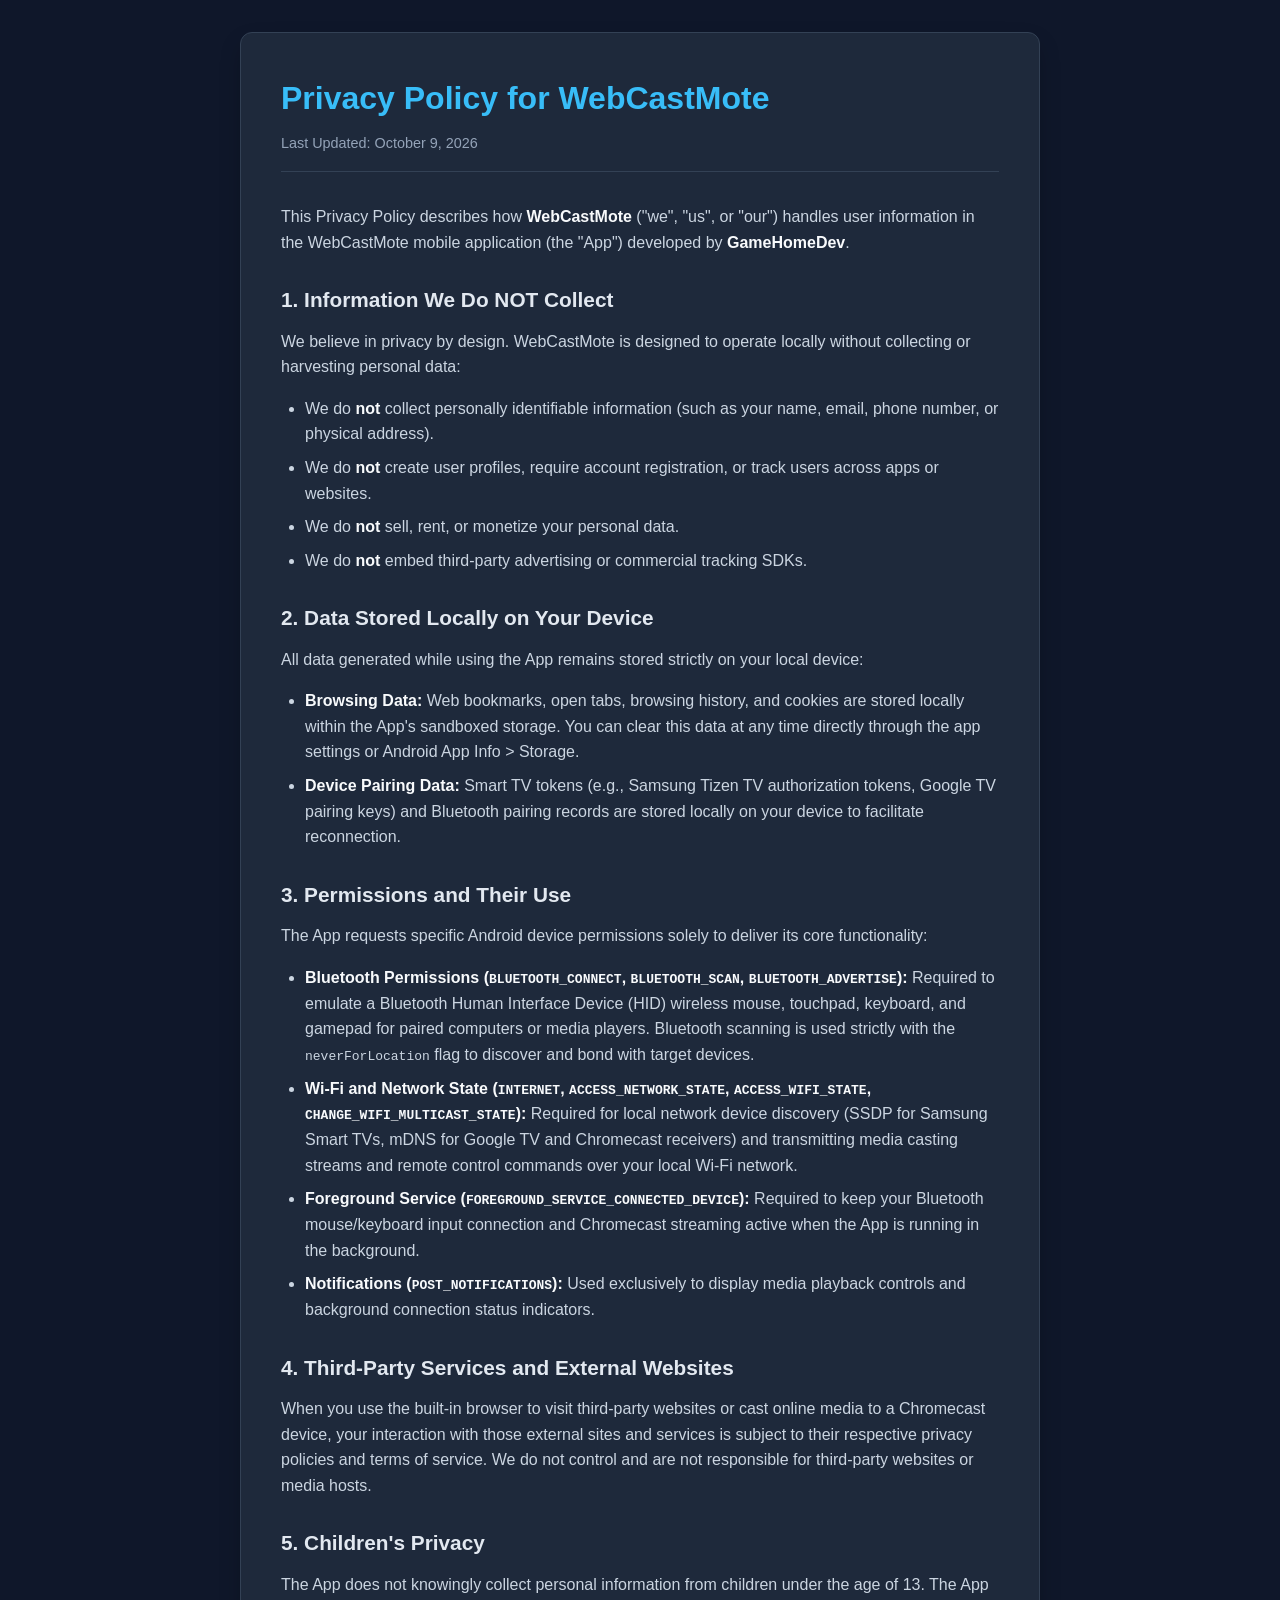
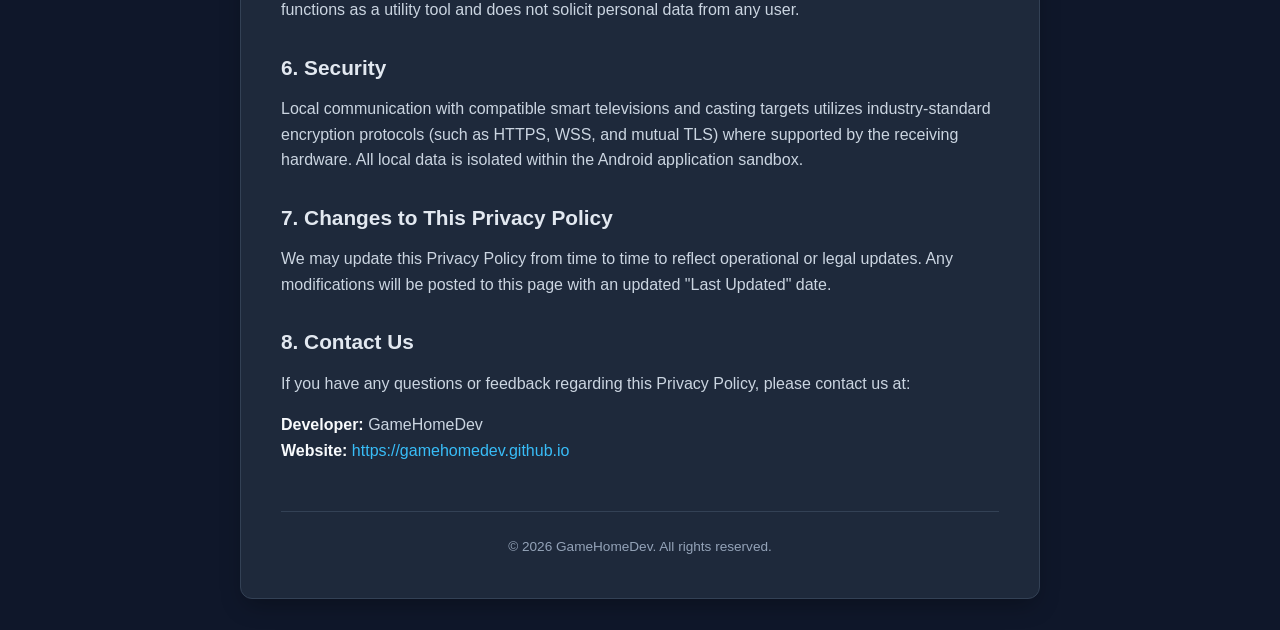
==== webcastmote-privacy-policy.html @ da6c1020 "webcastmote privacy policy file added." ====
<!DOCTYPE html>
<html lang="en">
<head>
    <meta charset="UTF-8">
    <meta name="viewport" content="width=device-width, initial-scale=1.0">
    <title>Privacy Policy - WebCastMote</title>
    <style>
        :root {
            --bg-color: #0f172a;
            --card-bg: #1e293b;
            --text-primary: #f8fafc;
            --text-secondary: #94a3b8;
            --accent: #38bdf8;
            --border: #334155;
        }
        * {
            box-sizing: border-box;
            margin: 0;
            padding: 0;
        }
        body {
            font-family: -apple-system, BlinkMacSystemFont, "Segoe UI", Roboto, Helvetica, Arial, sans-serif;
            background-color: var(--bg-color);
            color: var(--text-primary);
            line-height: 1.6;
            padding: 2rem 1rem;
        }
        .container {
            max-width: 800px;
            margin: 0 auto;
            background: var(--card-bg);
            padding: 2.5rem;
            border-radius: 12px;
            border: 1px solid var(--border);
            box-shadow: 0 10px 25px -5px rgba(0, 0, 0, 0.3);
        }
        h1 {
            color: var(--accent);
            font-size: 2rem;
            margin-bottom: 0.5rem;
        }
        .effective-date {
            color: var(--text-secondary);
            font-size: 0.9rem;
            margin-bottom: 2rem;
            border-bottom: 1px solid var(--border);
            padding-bottom: 1rem;
        }
        h2 {
            font-size: 1.3rem;
            margin-top: 1.75rem;
            margin-bottom: 0.75rem;
            color: #e2e8f0;
        }
        p, ul {
            margin-bottom: 1rem;
            color: #cbd5e1;
        }
        ul {
            padding-left: 1.5rem;
        }
        li {
            margin-bottom: 0.5rem;
        }
        strong {
            color: var(--text-primary);
        }
        a {
            color: var(--accent);
            text-decoration: none;
        }
        a:hover {
            text-decoration: underline;
        }
        footer {
            margin-top: 3rem;
            text-align: center;
            font-size: 0.85rem;
            color: var(--text-secondary);
            border-top: 1px solid var(--border);
            padding-top: 1.5rem;
        }
    </style>
</head>
<body>
    <div class="container">
        <h1>Privacy Policy for WebCastMote</h1>
        <div class="effective-date">Last Updated: October 9, 2026</div>

        <p>This Privacy Policy describes how <strong>WebCastMote</strong> ("we", "us", or "our") handles user information in the WebCastMote mobile application (the "App") developed by <strong>GameHomeDev</strong>.</p>

        <h2>1. Information We Do NOT Collect</h2>
        <p>We believe in privacy by design. WebCastMote is designed to operate locally without collecting or harvesting personal data:</p>
        <ul>
            <li>We do <strong>not</strong> collect personally identifiable information (such as your name, email, phone number, or physical address).</li>
            <li>We do <strong>not</strong> create user profiles, require account registration, or track users across apps or websites.</li>
            <li>We do <strong>not</strong> sell, rent, or monetize your personal data.</li>
            <li>We do <strong>not</strong> embed third-party advertising or commercial tracking SDKs.</li>
        </ul>

        <h2>2. Data Stored Locally on Your Device</h2>
        <p>All data generated while using the App remains stored strictly on your local device:</p>
        <ul>
            <li><strong>Browsing Data:</strong> Web bookmarks, open tabs, browsing history, and cookies are stored locally within the App's sandboxed storage. You can clear this data at any time directly through the app settings or Android App Info > Storage.</li>
            <li><strong>Device Pairing Data:</strong> Smart TV tokens (e.g., Samsung Tizen TV authorization tokens, Google TV pairing keys) and Bluetooth pairing records are stored locally on your device to facilitate reconnection.</li>
        </ul>

        <h2>3. Permissions and Their Use</h2>
        <p>The App requests specific Android device permissions solely to deliver its core functionality:</p>
        <ul>
            <li><strong>Bluetooth Permissions (<code>BLUETOOTH_CONNECT</code>, <code>BLUETOOTH_SCAN</code>, <code>BLUETOOTH_ADVERTISE</code>):</strong> Required to emulate a Bluetooth Human Interface Device (HID) wireless mouse, touchpad, keyboard, and gamepad for paired computers or media players. Bluetooth scanning is used strictly with the <code>neverForLocation</code> flag to discover and bond with target devices.</li>
            <li><strong>Wi-Fi and Network State (<code>INTERNET</code>, <code>ACCESS_NETWORK_STATE</code>, <code>ACCESS_WIFI_STATE</code>, <code>CHANGE_WIFI_MULTICAST_STATE</code>):</strong> Required for local network device discovery (SSDP for Samsung Smart TVs, mDNS for Google TV and Chromecast receivers) and transmitting media casting streams and remote control commands over your local Wi-Fi network.</li>
            <li><strong>Foreground Service (<code>FOREGROUND_SERVICE_CONNECTED_DEVICE</code>):</strong> Required to keep your Bluetooth mouse/keyboard input connection and Chromecast streaming active when the App is running in the background.</li>
            <li><strong>Notifications (<code>POST_NOTIFICATIONS</code>):</strong> Used exclusively to display media playback controls and background connection status indicators.</li>
        </ul>

        <h2>4. Third-Party Services and External Websites</h2>
        <p>When you use the built-in browser to visit third-party websites or cast online media to a Chromecast device, your interaction with those external sites and services is subject to their respective privacy policies and terms of service. We do not control and are not responsible for third-party websites or media hosts.</p>

        <h2>5. Children's Privacy</h2>
        <p>The App does not knowingly collect personal information from children under the age of 13. The App functions as a utility tool and does not solicit personal data from any user.</p>

        <h2>6. Security</h2>
        <p>Local communication with compatible smart televisions and casting targets utilizes industry-standard encryption protocols (such as HTTPS, WSS, and mutual TLS) where supported by the receiving hardware. All local data is isolated within the Android application sandbox.</p>

        <h2>7. Changes to This Privacy Policy</h2>
        <p>We may update this Privacy Policy from time to time to reflect operational or legal updates. Any modifications will be posted to this page with an updated "Last Updated" date.</p>

        <h2>8. Contact Us</h2>
        <p>If you have any questions or feedback regarding this Privacy Policy, please contact us at:</p>
        <p><strong>Developer:</strong> GameHomeDev<br>
        <strong>Website:</strong> <a href="https://gamehomedev.github.io" target="_blank" rel="noopener">https://gamehomedev.github.io</a></p>

        <footer>
            &copy; 2026 GameHomeDev. All rights reserved.
        </footer>
    </div>
</body>
</html>
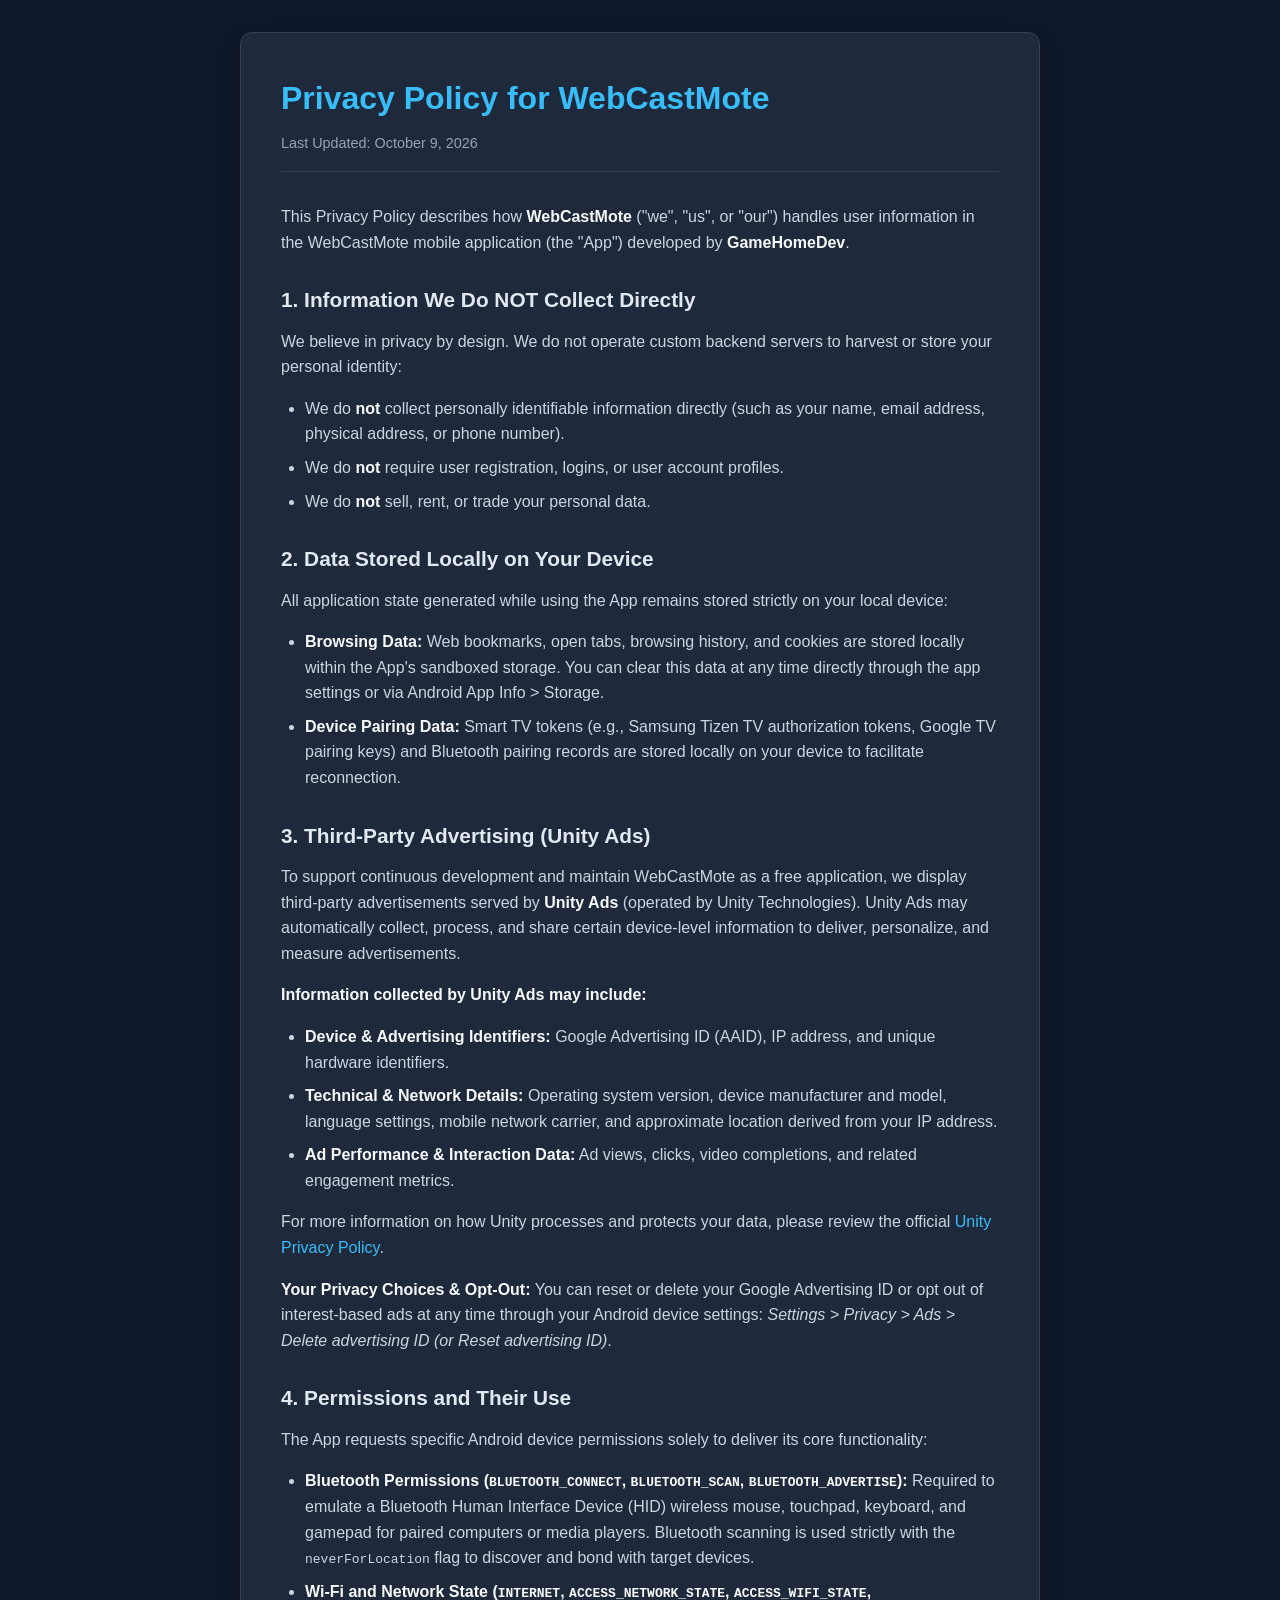
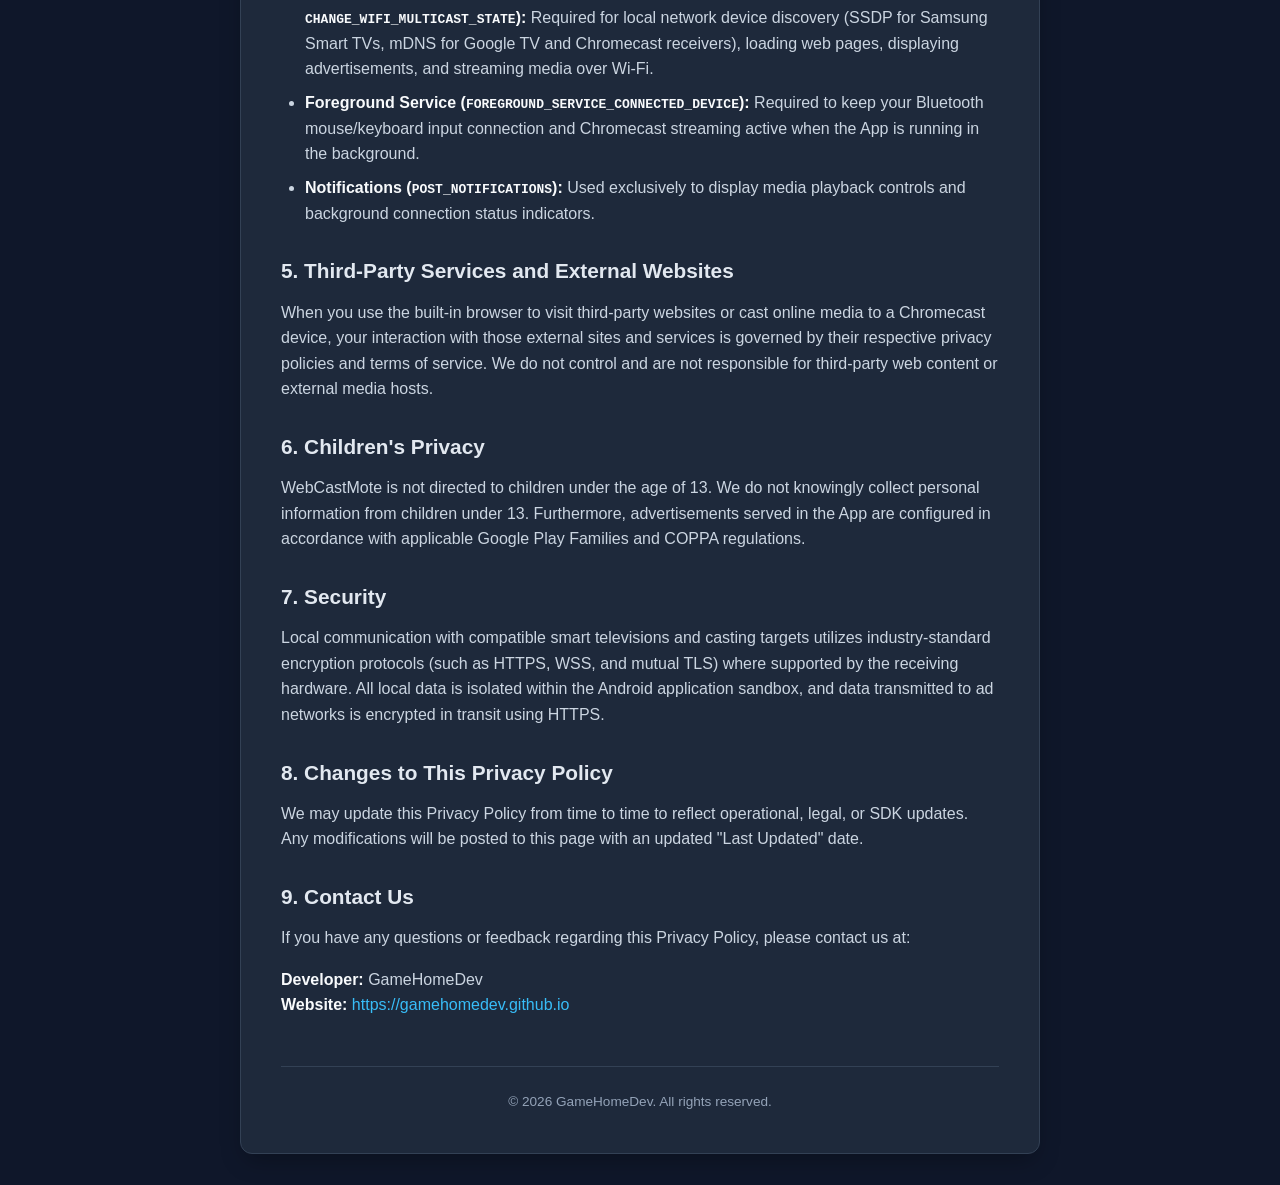
==== commit 64d46437: "docs(privacy): update WebCastMote privacy policy with Unity Ads disclosure and opt-out details" ====
--- a/webcastmote-privacy-policy.html
+++ b/webcastmote-privacy-policy.html
@@ -1,4 +1,4 @@
-<!DOCTYPE html>
+﻿<!DOCTYPE html>
 <html lang="en">
 <head>
     <meta charset="UTF-8">
@@ -89,44 +89,54 @@
 
         <p>This Privacy Policy describes how <strong>WebCastMote</strong> ("we", "us", or "our") handles user information in the WebCastMote mobile application (the "App") developed by <strong>GameHomeDev</strong>.</p>
 
-        <h2>1. Information We Do NOT Collect</h2>
-        <p>We believe in privacy by design. WebCastMote is designed to operate locally without collecting or harvesting personal data:</p>
+        <h2>1. Information We Do NOT Collect Directly</h2>
+        <p>We believe in privacy by design. We do not operate custom backend servers to harvest or store your personal identity:</p>
         <ul>
-            <li>We do <strong>not</strong> collect personally identifiable information (such as your name, email, phone number, or physical address).</li>
-            <li>We do <strong>not</strong> create user profiles, require account registration, or track users across apps or websites.</li>
-            <li>We do <strong>not</strong> sell, rent, or monetize your personal data.</li>
-            <li>We do <strong>not</strong> embed third-party advertising or commercial tracking SDKs.</li>
+            <li>We do <strong>not</strong> collect personally identifiable information directly (such as your name, email address, physical address, or phone number).</li>
+            <li>We do <strong>not</strong> require user registration, logins, or user account profiles.</li>
+            <li>We do <strong>not</strong> sell, rent, or trade your personal data.</li>
         </ul>
 
         <h2>2. Data Stored Locally on Your Device</h2>
-        <p>All data generated while using the App remains stored strictly on your local device:</p>
+        <p>All application state generated while using the App remains stored strictly on your local device:</p>
         <ul>
-            <li><strong>Browsing Data:</strong> Web bookmarks, open tabs, browsing history, and cookies are stored locally within the App's sandboxed storage. You can clear this data at any time directly through the app settings or Android App Info > Storage.</li>
+            <li><strong>Browsing Data:</strong> Web bookmarks, open tabs, browsing history, and cookies are stored locally within the App's sandboxed storage. You can clear this data at any time directly through the app settings or via Android App Info &gt; Storage.</li>
             <li><strong>Device Pairing Data:</strong> Smart TV tokens (e.g., Samsung Tizen TV authorization tokens, Google TV pairing keys) and Bluetooth pairing records are stored locally on your device to facilitate reconnection.</li>
         </ul>
 
-        <h2>3. Permissions and Their Use</h2>
+        <h2>3. Third-Party Advertising (Unity Ads)</h2>
+        <p>To support continuous development and maintain WebCastMote as a free application, we display third-party advertisements served by <strong>Unity Ads</strong> (operated by Unity Technologies). Unity Ads may automatically collect, process, and share certain device-level information to deliver, personalize, and measure advertisements.</p>
+        <p><strong>Information collected by Unity Ads may include:</strong></p>
+        <ul>
+            <li><strong>Device & Advertising Identifiers:</strong> Google Advertising ID (AAID), IP address, and unique hardware identifiers.</li>
+            <li><strong>Technical & Network Details:</strong> Operating system version, device manufacturer and model, language settings, mobile network carrier, and approximate location derived from your IP address.</li>
+            <li><strong>Ad Performance & Interaction Data:</strong> Ad views, clicks, video completions, and related engagement metrics.</li>
+        </ul>
+        <p>For more information on how Unity processes and protects your data, please review the official <a href="https://unity.com/legal/game-player-and-app-user-privacy-policy" target="_blank" rel="noopener">Unity Privacy Policy</a>.</p>
+        <p><strong>Your Privacy Choices & Opt-Out:</strong> You can reset or delete your Google Advertising ID or opt out of interest-based ads at any time through your Android device settings: <em>Settings &gt; Privacy &gt; Ads &gt; Delete advertising ID (or Reset advertising ID)</em>.</p>
+
+        <h2>4. Permissions and Their Use</h2>
         <p>The App requests specific Android device permissions solely to deliver its core functionality:</p>
         <ul>
             <li><strong>Bluetooth Permissions (<code>BLUETOOTH_CONNECT</code>, <code>BLUETOOTH_SCAN</code>, <code>BLUETOOTH_ADVERTISE</code>):</strong> Required to emulate a Bluetooth Human Interface Device (HID) wireless mouse, touchpad, keyboard, and gamepad for paired computers or media players. Bluetooth scanning is used strictly with the <code>neverForLocation</code> flag to discover and bond with target devices.</li>
-            <li><strong>Wi-Fi and Network State (<code>INTERNET</code>, <code>ACCESS_NETWORK_STATE</code>, <code>ACCESS_WIFI_STATE</code>, <code>CHANGE_WIFI_MULTICAST_STATE</code>):</strong> Required for local network device discovery (SSDP for Samsung Smart TVs, mDNS for Google TV and Chromecast receivers) and transmitting media casting streams and remote control commands over your local Wi-Fi network.</li>
+            <li><strong>Wi-Fi and Network State (<code>INTERNET</code>, <code>ACCESS_NETWORK_STATE</code>, <code>ACCESS_WIFI_STATE</code>, <code>CHANGE_WIFI_MULTICAST_STATE</code>):</strong> Required for local network device discovery (SSDP for Samsung Smart TVs, mDNS for Google TV and Chromecast receivers), loading web pages, displaying advertisements, and streaming media over Wi-Fi.</li>
             <li><strong>Foreground Service (<code>FOREGROUND_SERVICE_CONNECTED_DEVICE</code>):</strong> Required to keep your Bluetooth mouse/keyboard input connection and Chromecast streaming active when the App is running in the background.</li>
             <li><strong>Notifications (<code>POST_NOTIFICATIONS</code>):</strong> Used exclusively to display media playback controls and background connection status indicators.</li>
         </ul>
 
-        <h2>4. Third-Party Services and External Websites</h2>
-        <p>When you use the built-in browser to visit third-party websites or cast online media to a Chromecast device, your interaction with those external sites and services is subject to their respective privacy policies and terms of service. We do not control and are not responsible for third-party websites or media hosts.</p>
+        <h2>5. Third-Party Services and External Websites</h2>
+        <p>When you use the built-in browser to visit third-party websites or cast online media to a Chromecast device, your interaction with those external sites and services is governed by their respective privacy policies and terms of service. We do not control and are not responsible for third-party web content or external media hosts.</p>
 
-        <h2>5. Children's Privacy</h2>
-        <p>The App does not knowingly collect personal information from children under the age of 13. The App functions as a utility tool and does not solicit personal data from any user.</p>
+        <h2>6. Children's Privacy</h2>
+        <p>WebCastMote is not directed to children under the age of 13. We do not knowingly collect personal information from children under 13. Furthermore, advertisements served in the App are configured in accordance with applicable Google Play Families and COPPA regulations.</p>
 
-        <h2>6. Security</h2>
-        <p>Local communication with compatible smart televisions and casting targets utilizes industry-standard encryption protocols (such as HTTPS, WSS, and mutual TLS) where supported by the receiving hardware. All local data is isolated within the Android application sandbox.</p>
+        <h2>7. Security</h2>
+        <p>Local communication with compatible smart televisions and casting targets utilizes industry-standard encryption protocols (such as HTTPS, WSS, and mutual TLS) where supported by the receiving hardware. All local data is isolated within the Android application sandbox, and data transmitted to ad networks is encrypted in transit using HTTPS.</p>
 
-        <h2>7. Changes to This Privacy Policy</h2>
-        <p>We may update this Privacy Policy from time to time to reflect operational or legal updates. Any modifications will be posted to this page with an updated "Last Updated" date.</p>
+        <h2>8. Changes to This Privacy Policy</h2>
+        <p>We may update this Privacy Policy from time to time to reflect operational, legal, or SDK updates. Any modifications will be posted to this page with an updated "Last Updated" date.</p>
 
-        <h2>8. Contact Us</h2>
+        <h2>9. Contact Us</h2>
         <p>If you have any questions or feedback regarding this Privacy Policy, please contact us at:</p>
         <p><strong>Developer:</strong> GameHomeDev<br>
         <strong>Website:</strong> <a href="https://gamehomedev.github.io" target="_blank" rel="noopener">https://gamehomedev.github.io</a></p>
